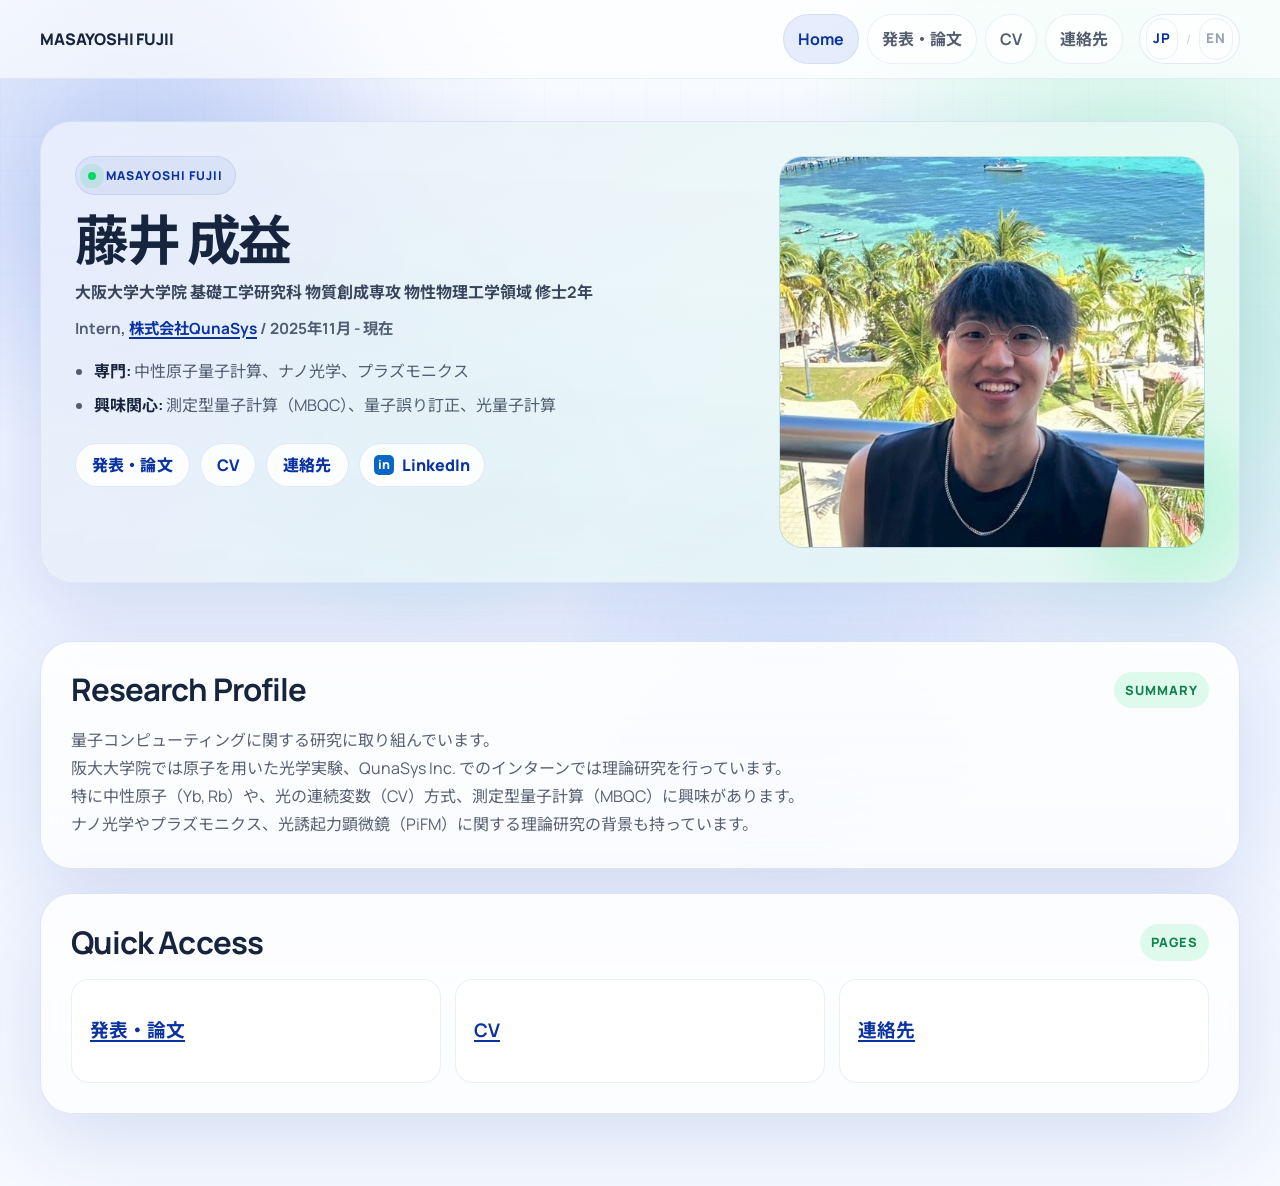
==== index.html @ 9da86431 "Initial personal site for GitHub Pages" ====
<!DOCTYPE html>
<html lang="ja">
<head>
  <meta charset="UTF-8">
  <meta name="viewport" content="width=device-width, initial-scale=1.0">
  <title>藤井成益 | Home</title>
  <link rel="stylesheet" href="./sample-theme.css">
</head>
<body>
  <div class="bg-grid"></div>
  <div class="bg-noise"></div>
  <div class="bg-orbit"></div>
  <div class="topbar">
    <div class="wrap topbar-inner">
      <a class="brand" href="./index.html">MASAYOSHI FUJII</a>
      <nav class="nav">
        <a class="active" href="./index.html">Home</a>
        <a href="./publications.html">発表・論文</a>
        <a href="./cv.html">CV</a>
        <a href="./contact.html">連絡先</a>
        <div class="lang-toggle"><a class="current" href="./index.html">JP</a><span>/</span><a href="./index-en.html">EN</a></div>
      </nav>
    </div>
  </div>
  <header class="hero wrap">
    <section class="glass hero-card profile-hero-card">
      <div class="hero-grid profile-hero">
        <div>
          <div class="eyebrow">Masayoshi Fujii</div>
          <h1 class="nowrap-title">藤井 成益</h1>
          <p class="subhead">大阪大学大学院 基礎工学研究科 物質創成専攻 物性物理工学領域 修士2年</p>
          <p class="hero-note">Intern, <a href="https://qunasys.com/en/">株式会社QunaSys</a> / 2025年11月 - 現在</p>
          <ul class="hero-keywords">
            <li><strong>専門:</strong> 中性原子量子計算、ナノ光学、プラズモニクス</li>
            <li><strong>興味関心:</strong> 測定型量子計算（MBQC）、量子誤り訂正、光量子計算</li>
          </ul>
          <div class="hero-actions">
            <a class="button" href="./publications.html">発表・論文</a>
            <a class="button" href="./cv.html">CV</a>
            <a class="button" href="./contact.html">連絡先</a>
            <a class="icon-button linkedin-button" href="https://www.linkedin.com/in/masayoshi-fujii-son/" aria-label="LinkedIn">
              <span class="linkedin-badge" aria-hidden="true">in</span>
              <span>LinkedIn</span>
            </a>
          </div>
        </div>
        <div class="profile-photo-frame">
          <img src="./masayoshi-fujii_selfie.jpg" alt="藤井成益のプロフィール画像">
        </div>
      </div>
    </section>
  </header>
  <main class="wrap">
    <section class="glass section">
      <div class="section-inner">
        <div class="section-head">
          <h2>Research Profile</h2>
          <span class="tag">Summary</span>
        </div>
        <p class="hero-text">量子コンピューティングに関する研究に取り組んでいます。<br>阪大大学院では原子を用いた光学実験、QunaSys Inc. でのインターンでは理論研究を行っています。<br>特に中性原子（Yb, Rb）や、光の連続変数（CV）方式、測定型量子計算（MBQC）に興味があります。<br>ナノ光学やプラズモニクス、光誘起力顕微鏡（PiFM）に関する理論研究の背景も持っています。</p>
      </div>
    </section>
    <section class="glass section">
      <div class="section-inner">
        <div class="section-head">
          <h2>Quick Access</h2>
          <span class="tag">Pages</span>
        </div>
        <div class="cards-3">
          <div class="mini-card">
            <h3><a href="./publications.html">発表・論文</a></h3>
          </div>
          <div class="mini-card">
            <h3><a href="./cv.html">CV</a></h3>
          </div>
          <div class="mini-card">
            <h3><a href="./contact.html">連絡先</a></h3>
          </div>
        </div>
      </div>
    </section>
  </main>
  <script src="./sample-motion.js"></script>
</body>
</html>
---- sample-theme.css ----
@import url("https://fonts.googleapis.com/css2?family=Manrope:wght@400;500;600;700;800&family=Noto+Sans+JP:wght@400;500;700;800&family=IBM+Plex+Mono:wght@500&display=swap");

:root {
  --bg-1: #f6f9ff;
  --bg-2: #ebf2ff;
  --bg-3: #dfeaff;
  --ink: #17243d;
  --muted: rgba(23, 36, 61, 0.72);
  --line: rgba(10, 50, 160, 0.12);
  --surface: rgba(255, 255, 255, 0.7);
  --surface-strong: rgba(255, 255, 255, 0.88);
  --cyan: #4c75e7;
  --mint: #00db67;
  --blue: #0a32a0;
  --sky: #3569ea;
  --shadow: 0 28px 80px rgba(10, 50, 160, 0.12);
  --max: 1200px;
  --radius-xl: 32px;
  --radius-lg: 24px;
  --radius-md: 18px;
}

* {
  box-sizing: border-box;
}

html {
  scroll-behavior: smooth;
}

body {
  margin: 0;
  min-height: 100vh;
  color: var(--ink);
  font-family: "Manrope", "Noto Sans JP", "Avenir Next", "Hiragino Sans", "Yu Gothic", sans-serif;
  line-height: 1.75;
  background:
    radial-gradient(circle at 14% 12%, rgba(76, 117, 231, 0.16), transparent 24%),
    radial-gradient(circle at 88% 14%, rgba(0, 219, 103, 0.16), transparent 22%),
    linear-gradient(180deg, #fbfdff 0%, var(--bg-2) 42%, var(--bg-1) 100%);
  overflow-x: hidden;
}

body::before,
body::after {
  content: "";
  position: fixed;
  width: 38vw;
  height: 38vw;
  border-radius: 50%;
  filter: blur(48px);
  opacity: 0.24;
  z-index: -3;
  pointer-events: none;
  animation: floatBlob 20s ease-in-out infinite alternate;
}

body::before {
  left: -10vw;
  top: -8vw;
  background: radial-gradient(circle, rgba(76, 117, 231, 0.7), rgba(76, 117, 231, 0));
}

body::after {
  right: -10vw;
  top: 16vh;
  background: radial-gradient(circle, rgba(0, 219, 103, 0.48), rgba(0, 219, 103, 0));
  animation-duration: 26s;
}

.bg-grid,
.bg-noise,
.bg-orbit {
  position: fixed;
  inset: 0;
  pointer-events: none;
}

.bg-grid {
  z-index: -2;
  background:
    linear-gradient(rgba(10, 50, 160, 0.05) 1px, transparent 1px),
    linear-gradient(90deg, rgba(10, 50, 160, 0.05) 1px, transparent 1px);
  background-size: 34px 34px;
  mask-image: linear-gradient(180deg, rgba(0, 0, 0, 0.6), transparent 82%);
  opacity: 0.55;
  animation: breathe 12s ease-in-out infinite;
}

.bg-noise {
  z-index: -1;
  background-image: radial-gradient(rgba(10, 50, 160, 0.16) 0.6px, transparent 0.6px);
  background-size: 12px 12px;
  opacity: 0.08;
}

.bg-orbit {
  z-index: -2;
  overflow: hidden;
}

.orb {
  position: absolute;
  width: 26rem;
  height: 26rem;
  border-radius: 50%;
  filter: blur(18px);
  opacity: 0.14;
  background: radial-gradient(circle, rgba(0, 219, 103, 0.75), rgba(0, 219, 103, 0));
  transform: translate3d(var(--x, 0), var(--y, 0), 0);
  transition: transform 0.2s linear;
}

a {
  color: var(--blue);
  text-decoration-thickness: 1.5px;
  text-underline-offset: 0.18em;
}

a:hover {
  color: #0f46d8;
}

h1,
h2,
h3,
.brand,
.nav a,
.eyebrow,
.tag,
.button,
.pill-link {
  font-family: "Manrope", "Noto Sans JP", sans-serif;
}

.wrap {
  width: min(var(--max), calc(100% - 36px));
  margin: 0 auto;
}

.topbar {
  position: sticky;
  top: 0;
  z-index: 50;
  border-bottom: 1px solid rgba(10, 50, 160, 0.08);
  backdrop-filter: blur(18px);
  background: rgba(255, 255, 255, 0.62);
}

.topbar-inner {
  display: flex;
  align-items: center;
  justify-content: space-between;
  gap: 16px;
  padding: 14px 0;
}

.brand {
  color: var(--ink);
  text-decoration: none;
  font-weight: 800;
  letter-spacing: -0.01em;
  white-space: nowrap;
}

.nav {
  display: flex;
  flex-wrap: wrap;
  justify-content: flex-end;
  gap: 8px;
}

.nav a {
  padding: 10px 14px;
  border-radius: 999px;
  color: rgba(23, 36, 61, 0.74);
  text-decoration: none;
  background: rgba(255, 255, 255, 0.65);
  border: 1px solid rgba(10, 50, 160, 0.08);
  transition: 0.2s ease;
  font-weight: 700;
  letter-spacing: 0;
}

.nav a:hover,
.nav a.active {
  color: var(--blue);
  background: rgba(125, 154, 233, 0.18);
}

.lang-toggle {
  display: inline-flex;
  align-items: center;
  gap: 8px;
  margin-left: 8px;
  padding: 0 6px;
  border-radius: 999px;
  border: 1px solid rgba(10, 50, 160, 0.1);
  background: rgba(255, 255, 255, 0.72);
}

.lang-toggle a {
  padding: 8px 6px;
  background: transparent;
  color: rgba(23, 36, 61, 0.42);
  font-size: 0.84rem;
  font-weight: 800;
  letter-spacing: 0.08em;
  text-transform: uppercase;
}

.lang-toggle a:hover {
  color: rgba(23, 36, 61, 0.82);
  background: transparent;
}

.lang-toggle a.current {
  color: var(--blue);
}

.lang-toggle span {
  color: rgba(23, 36, 61, 0.22);
  font-size: 0.8rem;
}

.hero {
  padding: 42px 0 34px;
}

.hero-grid {
  display: grid;
  grid-template-columns: 1.15fr 0.85fr;
  gap: 24px;
  align-items: stretch;
}

.glass {
  border: 1px solid var(--line);
  border-radius: var(--radius-xl);
  background: linear-gradient(180deg, rgba(255, 255, 255, 0.88), rgba(255, 255, 255, 0.68));
  backdrop-filter: blur(18px);
  box-shadow: var(--shadow);
}

.hero-card,
.aside-card,
.section-inner {
  padding: 30px;
}

.profile-hero-card {
  padding: 34px;
}

.aside-card {
  height: 100%;
}

.hero-card {
  position: relative;
  overflow: hidden;
  isolation: isolate;
}

.hero-card::before {
  content: "";
  position: absolute;
  inset: 0;
  background: linear-gradient(120deg, rgba(76, 117, 231, 0.1), rgba(0, 219, 103, 0.08));
  z-index: -2;
}

.hero-card::after {
  content: "";
  position: absolute;
  right: -44px;
  bottom: -44px;
  width: 240px;
  height: 240px;
  border-radius: 50%;
  background: radial-gradient(circle, rgba(0, 219, 103, 0.22), transparent 70%);
  filter: blur(10px);
  animation: floatBlob 18s ease-in-out infinite alternate;
  z-index: -1;
}

.eyebrow {
  display: inline-flex;
  align-items: center;
  gap: 10px;
  padding: 8px 12px;
  border-radius: 999px;
  background: rgba(10, 50, 160, 0.06);
  border: 1px solid rgba(10, 50, 160, 0.08);
  color: var(--blue);
  font-size: 0.76rem;
  font-weight: 800;
  letter-spacing: 0.08em;
  text-transform: uppercase;
}

.eyebrow::before {
  content: "";
  width: 8px;
  height: 8px;
  border-radius: 50%;
  background: var(--mint);
  box-shadow: 0 0 0 8px rgba(0, 219, 103, 0.12);
}

h1 {
  margin: 18px 0 10px;
  max-width: 16ch;
  font-size: clamp(1.9rem, 4.2vw, 3.4rem);
  line-height: 1.02;
  letter-spacing: -0.045em;
  text-wrap: balance;
}

.nowrap-title {
  max-width: none;
  white-space: nowrap;
  text-wrap: nowrap;
}

.english-hero-title {
  max-width: none;
  font-size: clamp(1.72rem, 3.45vw, 2.82rem);
  line-height: 1.06;
  letter-spacing: -0.04em;
  text-wrap: balance;
}

@media (max-width: 720px) {
  .nowrap-title {
    white-space: normal;
    text-wrap: balance;
  }

  .english-hero-title {
    font-size: clamp(1.56rem, 7vw, 2.2rem);
  }
}

.subhead {
  margin: 0;
  color: rgba(23, 36, 61, 0.84);
  font-size: 1rem;
  font-weight: 700;
}

.hero-text {
  margin: 18px 0 0;
  max-width: 48rem;
  color: var(--muted);
  font-size: 1rem;
}

.hero-note {
  margin: 10px 0 0;
  color: var(--muted);
  font-weight: 700;
  font-size: 0.96rem;
}

.hero-keywords {
  margin: 14px 0 0;
  padding-left: 1.2rem;
  color: var(--muted);
}

.hero-keywords li {
  margin-bottom: 6px;
}

.hero-keywords strong {
  color: var(--ink);
}

.profile-hero {
  align-items: stretch;
  grid-template-columns: minmax(0, 1.15fr) minmax(260px, 0.72fr);
}

.profile-photo-card {
  display: flex;
  flex-direction: column;
  justify-content: center;
}

.profile-photo-frame {
  overflow: hidden;
  min-height: 100%;
  border-radius: 24px;
  border: 1px solid rgba(10, 50, 160, 0.08);
  background:
    radial-gradient(circle at 20% 18%, rgba(76, 117, 231, 0.22), transparent 24%),
    radial-gradient(circle at 82% 20%, rgba(0, 219, 103, 0.22), transparent 24%),
    linear-gradient(135deg, rgba(10, 50, 160, 0.08), rgba(0, 219, 103, 0.08));
}

.profile-photo-frame img {
  display: block;
  width: 100%;
  height: 100%;
  min-height: 360px;
  object-fit: cover;
  object-position: center;
}

.hero-actions,
.link-pills {
  display: flex;
  flex-wrap: wrap;
  gap: 10px;
  margin-top: 24px;
}

.button,
.pill-link {
  display: inline-flex;
  align-items: center;
  justify-content: center;
  min-height: 44px;
  padding: 0 16px;
  border-radius: 999px;
  color: var(--blue);
  text-decoration: none;
  border: 1px solid rgba(10, 50, 160, 0.1);
  background: rgba(255, 255, 255, 0.84);
  font-weight: 800;
  letter-spacing: 0.01em;
}

.icon-button {
  display: inline-flex;
  align-items: center;
  justify-content: center;
  gap: 8px;
  height: 44px;
  padding: 0 14px;
  border-radius: 999px;
  border: 1px solid rgba(10, 50, 160, 0.1);
  background: rgba(255, 255, 255, 0.84);
  color: var(--blue);
  text-decoration: none;
  font-weight: 800;
}

.icon-button svg {
  width: 18px;
  height: 18px;
  fill: currentColor;
}

.linkedin-badge {
  display: inline-grid;
  place-items: center;
  width: 20px;
  height: 20px;
  border-radius: 5px;
  background: #0a66c2;
  color: #fff;
  font-size: 0.78rem;
  font-weight: 800;
  line-height: 1;
  font-family: "Manrope", "Noto Sans JP", sans-serif;
}

.button.primary {
  color: #fff;
  border-color: transparent;
  background: linear-gradient(90deg, #0a32a0, #00db67);
  box-shadow: 0 16px 34px rgba(10, 50, 160, 0.18);
}

.stats,
.mini-grid,
.cards-3,
.cards-2 {
  display: grid;
  gap: 14px;
}

.stats {
  grid-template-columns: 1fr 1fr;
}

.cards-3 {
  grid-template-columns: repeat(3, 1fr);
}

.cards-2 {
  grid-template-columns: repeat(2, 1fr);
}

.stat,
.mini-card,
.content-card {
  padding: 16px 18px;
  border-radius: var(--radius-md);
  background: rgba(255, 255, 255, 0.72);
  border: 1px solid rgba(10, 50, 160, 0.08);
}

.stat strong {
  display: block;
  font-size: 1.58rem;
  line-height: 1.05;
  color: var(--blue);
  letter-spacing: -0.03em;
}

.stat span,
.mini-card p,
.content-card p,
.content-card li,
.timeline-item span,
.note {
  color: var(--muted);
}

.publication-list {
  display: grid;
  gap: 16px;
}

.publication-card {
  padding: 20px 22px;
  border-radius: 22px;
  background: rgba(255, 255, 255, 0.76);
  border: 1px solid rgba(10, 50, 160, 0.08);
}

.publication-card h3 {
  margin: 8px 0 14px;
  font-size: 1.14rem;
  line-height: 1.3;
  letter-spacing: -0.02em;
}

.pub-meta {
  display: inline-flex;
  align-items: center;
  min-height: 30px;
  padding: 0 10px;
  border-radius: 999px;
  background: rgba(0, 219, 103, 0.1);
  color: #11824d;
  font-family: "IBM Plex Mono", monospace;
  font-size: 0.76rem;
  letter-spacing: 0.05em;
  text-transform: uppercase;
}

.publication-grid {
  margin: 0;
  display: grid;
  grid-template-columns: 100px 1fr;
  gap: 8px 14px;
}

.publication-grid dt {
  color: var(--blue);
  font-weight: 800;
}

.publication-grid dd {
  margin: 0;
  color: var(--muted);
}

.author-self {
  font-weight: 800;
  color: var(--blue);
  text-decoration: underline;
  text-decoration-thickness: 2px;
  text-underline-offset: 0.14em;
}

main {
  padding-bottom: 72px;
}

.section {
  margin-top: 24px;
}

.section-head {
  display: flex;
  align-items: center;
  justify-content: space-between;
  gap: 16px;
  margin-bottom: 18px;
}

.section-head h2 {
  margin: 0;
  font-size: clamp(1.35rem, 2.6vw, 1.95rem);
  line-height: 1;
  letter-spacing: -0.03em;
}

.tag {
  padding: 7px 11px;
  border-radius: 999px;
  background: rgba(0, 219, 103, 0.12);
  color: #11824d;
  font-size: 0.8rem;
  font-weight: 800;
  letter-spacing: 0.08em;
  text-transform: uppercase;
}

.timeline {
  display: grid;
  gap: 14px;
}

.timeline-item {
  position: relative;
  padding: 18px 18px 18px 66px;
  border-radius: 20px;
  border: 1px solid rgba(10, 50, 160, 0.08);
  background: rgba(255, 255, 255, 0.74);
}

.timeline-item::before {
  content: "";
  position: absolute;
  left: 24px;
  top: 24px;
  width: 12px;
  height: 12px;
  border-radius: 50%;
  background: linear-gradient(135deg, var(--cyan), var(--mint));
  box-shadow: 0 0 0 8px rgba(76, 117, 231, 0.08);
}

.timeline-item strong {
  display: block;
  color: var(--ink);
  margin-bottom: 4px;
  font-weight: 800;
  letter-spacing: -0.02em;
}

.split {
  display: grid;
  grid-template-columns: 0.9fr 1.1fr;
  gap: 24px;
}

.list {
  margin: 0;
  padding-left: 20px;
}

.list li {
  margin-bottom: 12px;
}

.list-plain {
  list-style: none;
  margin: 0;
  padding: 0;
  display: grid;
  gap: 12px;
}

.list-plain li {
  padding: 14px 16px;
  border-radius: 16px;
  border: 1px solid rgba(10, 50, 160, 0.08);
  background: rgba(255, 255, 255, 0.74);
}

.member-row {
  display: grid;
  grid-template-columns: 92px 1fr;
  gap: 14px;
}

.member-row strong {
  color: var(--blue);
}

.image-frame img {
  width: 100%;
  display: block;
  border-radius: 20px;
}

.footer-note {
  margin-top: 16px;
  color: var(--muted);
  font-size: 0.94rem;
}

.meta-kicker {
  display: inline-block;
  margin-bottom: 10px;
  color: var(--mint);
  font-family: "IBM Plex Mono", monospace;
  font-size: 0.8rem;
  letter-spacing: 0.08em;
  text-transform: uppercase;
}

@keyframes floatBlob {
  from {
    transform: translate3d(0, 0, 0) scale(1);
  }
  to {
    transform: translate3d(4vw, 3vh, 0) scale(1.08);
  }
}

@keyframes breathe {
  0%, 100% {
    opacity: 0.38;
  }
  50% {
    opacity: 0.6;
  }
}

@media (max-width: 980px) {
  .hero-grid,
  .split,
  .cards-3,
  .cards-2 {
    grid-template-columns: 1fr;
  }
}

@media (max-width: 720px) {
  .wrap {
    width: min(var(--max), calc(100% - 20px));
  }

  .topbar-inner {
    display: block;
  }

  .brand {
    display: block;
    margin-bottom: 12px;
  }

  .nav {
    justify-content: flex-start;
  }

  .hero-card,
  .aside-card,
  .section-inner {
    padding: 22px 16px;
  }

  .stats {
    grid-template-columns: 1fr;
  }

  .timeline-item {
    padding-left: 54px;
  }

  .timeline-item::before {
    left: 18px;
  }

  .member-row {
    grid-template-columns: 1fr;
    gap: 6px;
  }

  .publication-grid {
    grid-template-columns: 1fr;
    gap: 4px;
  }
}
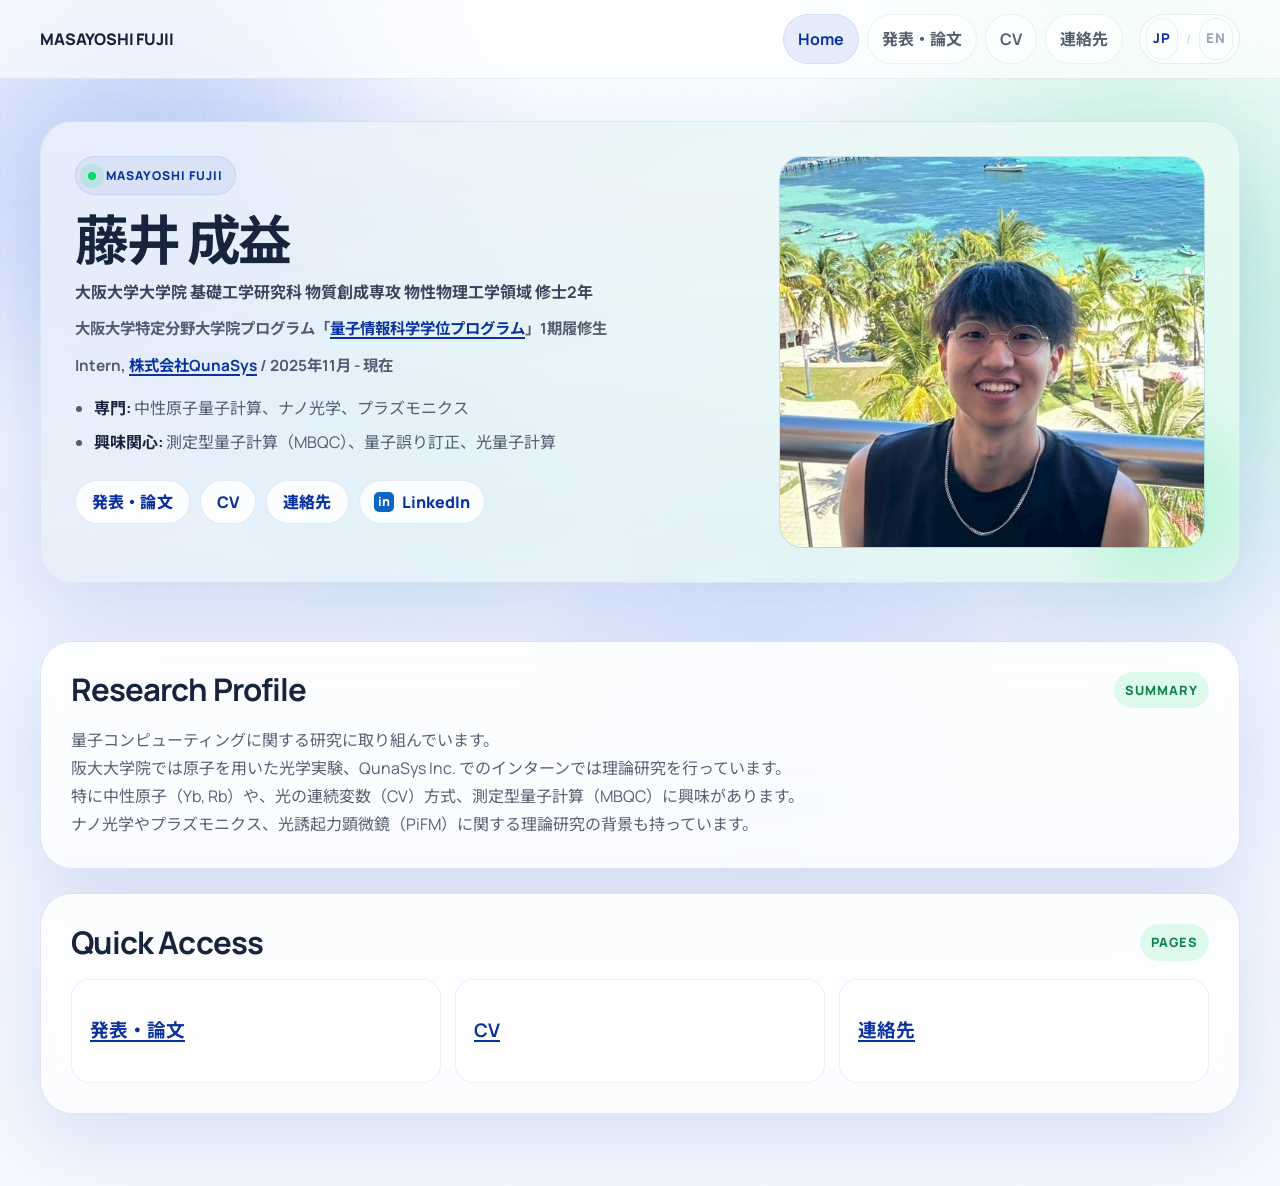
==== commit e5ec4df2: "Add SEO metadata and   sitemap" ====
--- a/index.html
+++ b/index.html
@@ -3,7 +3,8 @@
 <head>
   <meta charset="UTF-8">
   <meta name="viewport" content="width=device-width, initial-scale=1.0">
-  <title>藤井成益 | Home</title>
+  <title>藤井成益 | 量子コンピューティング研究 / UOsaka</title>
+  <meta name="description" content="藤井成益の個人サイト。UOsakaで量子コンピューティングを研究し、中性原子量子計算、量子誤り訂正、MBQC、光量子計算、ナノ光学に関する情報を掲載。">
   <link rel="stylesheet" href="./sample-theme.css">
 </head>
 <body>
@@ -29,6 +30,7 @@
           <div class="eyebrow">Masayoshi Fujii</div>
           <h1 class="nowrap-title">藤井 成益</h1>
           <p class="subhead">大阪大学大学院 基礎工学研究科 物質創成専攻 物性物理工学領域 修士2年</p>
+          <p class="hero-note">大阪大学特定分野大学院プログラム「<a href="https://qis.itgp.osaka-u.ac.jp/">量子情報科学学位プログラム</a>」1期履修生</p>
           <p class="hero-note">Intern, <a href="https://qunasys.com/en/">株式会社QunaSys</a> / 2025年11月 - 現在</p>
           <ul class="hero-keywords">
             <li><strong>専門:</strong> 中性原子量子計算、ナノ光学、プラズモニクス</li>
--- a/sample-theme.css
+++ b/sample-theme.css
@@ -612,6 +612,45 @@
   text-transform: uppercase;
 }
 
+.disclosure {
+  overflow: hidden;
+}
+
+.disclosure-summary {
+  display: block;
+  cursor: pointer;
+  list-style: none;
+}
+
+.disclosure-summary::-webkit-details-marker {
+  display: none;
+}
+
+.disclosure-summary .section-head {
+  position: relative;
+  margin-bottom: 0;
+  padding-right: 28px;
+}
+
+.disclosure-summary .section-head::after {
+  content: "+";
+  position: absolute;
+  right: 0;
+  top: 50%;
+  transform: translateY(-50%);
+  color: var(--blue);
+  font-size: 1.2rem;
+  font-weight: 700;
+}
+
+.disclosure[open] .disclosure-summary .section-head::after {
+  content: "-";
+}
+
+.disclosure-body {
+  padding-top: 0;
+}
+
 .timeline {
   display: grid;
   gap: 14px;
